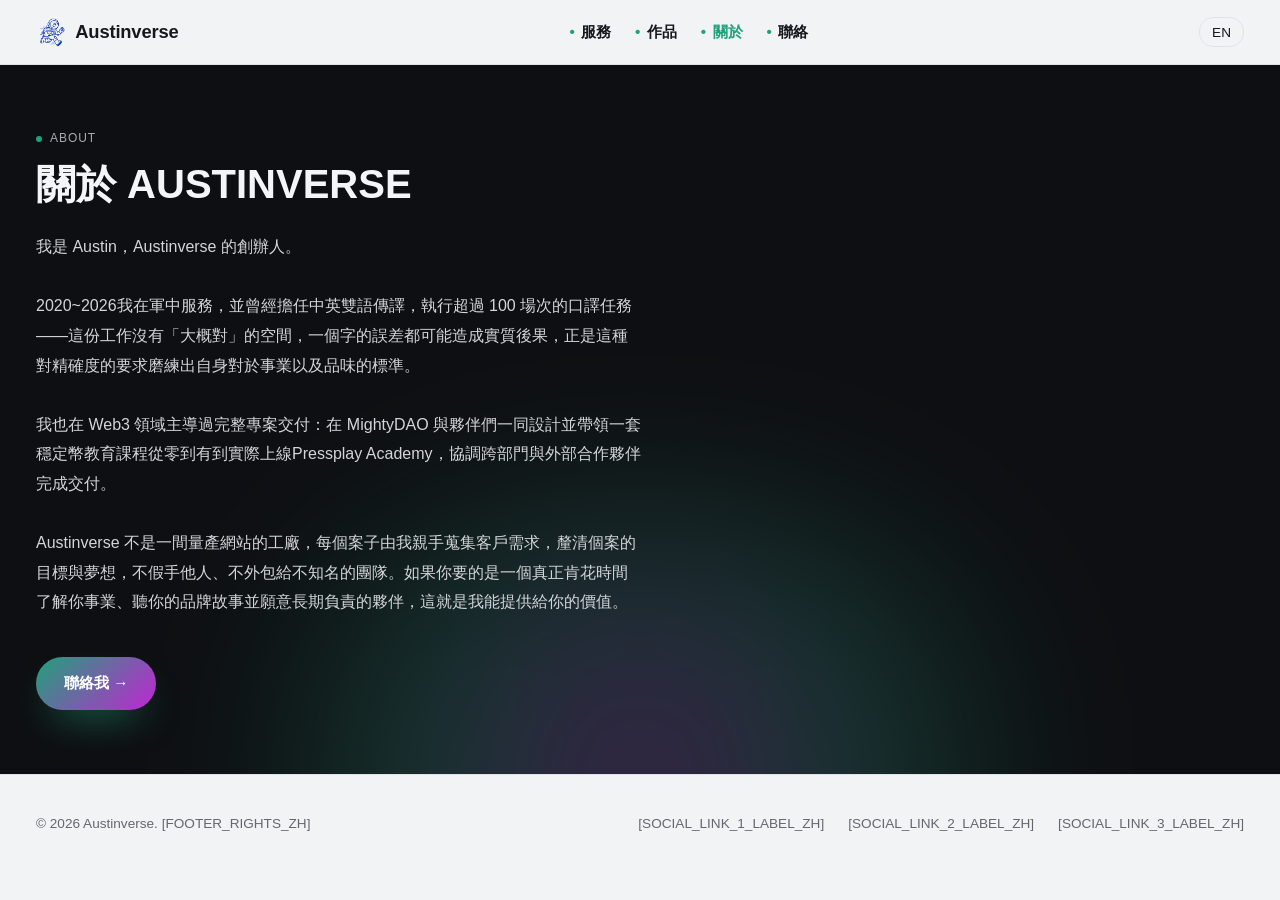
==== about.html @ 98c6c025 "Split single-page site into 4 pages; fix mascot sizing and background Restructures Services/Work/Abo" ====
<!DOCTYPE html>
<html lang="zh-Hant">
<head>
  <meta charset="UTF-8">
  <meta name="viewport" content="width=device-width, initial-scale=1.0">
  <title>關於 · Austinverse</title>
  <meta name="description" content="[SITE_DESCRIPTION]">
  <link rel="stylesheet" href="style.css?v=2">
</head>
<body>

  <!-- ============ Header / top nav ============ -->
  <header class="site-header">
    <div class="container nav-inner">
      <a href="index.html" class="brand-name">
        <img src="mascot.png" alt="" class="brand-mascot" width="240" height="240">
        <span>Austinverse</span>
      </a>

      <nav class="bullet-nav" id="mainNav" aria-label="Main navigation">
        <a href="services.html"><span class="bullet" aria-hidden="true">&bull;</span><span data-i18n="nav.services">Services</span></a>
        <a href="work.html"><span class="bullet" aria-hidden="true">&bull;</span><span data-i18n="nav.work">Work</span></a>
        <a href="about.html" aria-current="page"><span class="bullet" aria-hidden="true">&bull;</span><span data-i18n="nav.about">About</span></a>
        <a href="contact.html"><span class="bullet" aria-hidden="true">&bull;</span><span data-i18n="nav.contact">Contact</span></a>
      </nav>

      <div class="nav-controls">
        <button type="button" class="lang-toggle" id="langToggle" aria-label="Switch language">
          <span data-i18n="lang.toggleLabel">EN</span>
        </button>
        <button type="button" class="nav-toggle" id="navToggle" aria-expanded="false" aria-controls="mainNav" aria-label="Toggle menu">
          <span class="nav-toggle-bar"></span>
          <span class="nav-toggle-bar"></span>
          <span class="nav-toggle-bar"></span>
        </button>
      </div>
    </div>
  </header>

  <main>

    <!-- ============ About (full-bleed dark) ============ -->
    <section class="about-section" id="about">
      <div class="about-glow" aria-hidden="true"></div>
      <div class="container about-inner">
        <p class="section-label"><span class="dot" aria-hidden="true"></span><span data-i18n="about.label">ABOUT</span></p>
        <h1 class="section-heading" data-i18n="about.sectionTitle">關於 Austinverse</h1>

        <div class="about-narrative" data-i18n="about.narrative">我是 Austin，Austinverse 的創辦人。

2020~2026我在軍中服務，並曾經擔任中英雙語傳譯，執行超過 100 場次的口譯任務——這份工作沒有「大概對」的空間，一個字的誤差都可能造成實質後果，正是這種對精確度的要求磨練出自身對於事業以及品味的標準。

我也在 Web3 領域主導過完整專案交付：在 MightyDAO 與夥伴們一同設計並帶領一套穩定幣教育課程從零到有到實際上線Pressplay Academy，協調跨部門與外部合作夥伴完成交付。

Austinverse 不是一間量產網站的工廠，每個案子由我親手蒐集客戶需求，釐清個案的目標與夢想，不假手他人、不外包給不知名的團隊。如果你要的是一個真正肯花時間了解你事業、聽你的品牌故事並願意長期負責的夥伴，這就是我能提供給你的價值。</div>

        <a href="contact.html" class="btn-gradient"><span data-i18n="about.contactCta">聯絡我 →</span></a>
      </div>
    </section>

  </main>

  <!-- ============ Footer ============ -->
  <footer class="site-footer">
    <div class="container footer-inner">
      <p class="footer-copyright">
        <span>&copy; <span id="year"></span> Austinverse.</span>
        <span data-i18n="footer.rights">[FOOTER_RIGHTS]</span>
      </p>
      <ul class="social-links">
        <li><a href="#" data-i18n="footer.social1">[SOCIAL_LINK_1_LABEL]</a></li>
        <li><a href="#" data-i18n="footer.social2">[SOCIAL_LINK_2_LABEL]</a></li>
        <li><a href="#" data-i18n="footer.social3">[SOCIAL_LINK_3_LABEL]</a></li>
      </ul>
    </div>
  </footer>

  <script src="script.js?v=2"></script>
</body>
</html>
---- style.css ----
/* ==========================================================================
   Austinverse — Portfolio
   Vanilla CSS, mobile-first, single breakpoint at 768px.
   Bold rendered style: dual accent gradients, glow, CSS-only 3D tilt.
   ========================================================================== */

/* ---------- Design tokens ---------- */
:root {
  --color-bg: #f2f3f5;
  --color-bg-elevated: #ffffff;
  --color-bg-dark: #0e0f12;
  --color-border: #e0e2e6;
  --color-border-dark: rgba(244, 245, 246, 0.14);
  --color-text: #16181d;
  --color-text-inverse: #f4f5f6;
  --color-text-muted: #63676f;
  --color-text-muted-dark: #a7abb3;
  --color-accent: #21a179;
  --color-accent-dark: #16785a;
  --color-accent-pop: #c026d3;
  --color-accent-pop-dark: #9a1ea8;
  --color-accent-contrast: #ffffff;

  --font-sans: -apple-system, BlinkMacSystemFont, "Segoe UI", Roboto, "Helvetica Neue",
    Arial, "PingFang TC", "Noto Sans TC", "Microsoft JhengHei", sans-serif;

  --container-max: 1240px;
  --space-1: 0.5rem;
  --space-2: 1rem;
  --space-3: 1.5rem;
  --space-4: 2.5rem;
  --space-5: 4rem;

  --radius: 14px;
  --transition-fast: 150ms ease;
  --transition-base: 250ms ease;
  --transition-tilt: 260ms cubic-bezier(0.2, 0.8, 0.2, 1);
}

/* ---------- Reset ---------- */
*,
*::before,
*::after {
  box-sizing: border-box;
}

html {
  scroll-behavior: smooth;
}

body {
  margin: 0;
  background-color: var(--color-bg);
  color: var(--color-text);
  font-family: var(--font-sans);
  line-height: 1.6;
  -webkit-font-smoothing: antialiased;
}

img {
  max-width: 100%;
  display: block;
}

a {
  color: inherit;
  text-decoration: none;
}

ul {
  list-style: none;
  margin: 0;
  padding: 0;
}

button {
  font-family: inherit;
  cursor: pointer;
}

.container {
  max-width: var(--container-max);
  margin-inline: auto;
  padding-inline: var(--space-2);
}

/* ---------- Header / top nav ---------- */
.site-header {
  position: sticky;
  top: 0;
  z-index: 50;
  background-color: rgba(242, 243, 245, 0.9);
  backdrop-filter: blur(6px);
  border-bottom: 1px solid var(--color-border);
}

.nav-inner {
  display: flex;
  align-items: center;
  justify-content: space-between;
  gap: var(--space-2);
  height: 64px;
}

.brand-name {
  display: inline-flex;
  align-items: center;
  gap: 0.5rem;
  font-weight: 900;
  font-size: 1.15rem;
  letter-spacing: -0.01em;
}

.brand-mascot {
  width: 1.7em;
  height: 1.7em;
  object-fit: contain;
  flex-shrink: 0;
}

.bullet-nav {
  display: none;
}

.bullet-nav a {
  display: inline-flex;
  align-items: center;
  gap: 0.4rem;
  font-weight: 700;
  font-size: 0.95rem;
  transition: color var(--transition-fast);
}

.bullet-nav a:hover,
.bullet-nav a:focus-visible,
.bullet-nav a[aria-current="page"] {
  color: var(--color-accent);
}

.bullet-nav .bullet {
  color: var(--color-accent);
}

.nav-controls {
  display: flex;
  align-items: center;
  gap: var(--space-2);
}

.lang-toggle {
  background: transparent;
  border: 1px solid var(--color-border);
  color: var(--color-text);
  border-radius: var(--radius);
  padding: 0.4rem 0.75rem;
  font-size: 0.85rem;
  transition: border-color var(--transition-fast), color var(--transition-fast);
}

.lang-toggle:hover,
.lang-toggle:focus-visible {
  border-color: var(--color-accent);
  color: var(--color-accent);
}

.nav-toggle {
  display: flex;
  flex-direction: column;
  justify-content: center;
  gap: 4px;
  width: 32px;
  height: 32px;
  background: transparent;
  border: none;
  padding: 0;
}

.nav-toggle-bar {
  display: block;
  width: 100%;
  height: 2px;
  background-color: var(--color-text);
  transition: transform var(--transition-fast), opacity var(--transition-fast);
}

.bullet-nav.is-open {
  display: flex;
  flex-direction: column;
  gap: var(--space-2);
  position: absolute;
  top: 64px;
  left: 0;
  right: 0;
  background-color: var(--color-bg-elevated);
  border-bottom: 1px solid var(--color-border);
  padding: var(--space-2);
}

/* ---------- Section shared ---------- */
.content-section,
.hero,
.about-section {
  scroll-margin-top: 64px;
}

.section-label {
  display: flex;
  align-items: center;
  gap: 0.5rem;
  font-size: 0.75rem;
  letter-spacing: 0.08em;
  text-transform: uppercase;
  color: var(--color-text-muted);
  margin: 0 0 0.75rem;
}

.section-label .dot {
  width: 6px;
  height: 6px;
  border-radius: 50%;
  background-color: var(--color-accent);
  display: inline-block;
}

.section-heading {
  font-size: clamp(1.75rem, 4.5vw, 2.5rem);
  font-weight: 900;
  line-height: 1.2;
  margin: 0 0 var(--space-3);
  max-width: 22ch;
  text-transform: uppercase;
}

.card {
  background-color: var(--color-bg-elevated);
  border: 1px solid var(--color-border);
  border-radius: var(--radius);
  padding: var(--space-3);
  color: var(--color-text-muted);
}

/* ---------- Buttons ---------- */
.btn-gradient {
  display: inline-block;
  background: linear-gradient(135deg, var(--color-accent), var(--color-accent-pop));
  color: var(--color-accent-contrast);
  padding: 0.9rem 1.75rem;
  border-radius: 999px;
  font-weight: 800;
  font-size: 0.95rem;
  box-shadow: 0 18px 40px -18px var(--color-accent);
  transition: transform var(--transition-fast), box-shadow var(--transition-fast);
}

.btn-gradient:hover,
.btn-gradient:focus-visible {
  transform: perspective(600px) rotateX(8deg) translateY(-3px);
  box-shadow: 0 22px 44px -16px var(--color-accent-pop);
}

.btn-outline {
  display: inline-block;
  border: 1px solid var(--color-accent-pop);
  color: var(--color-accent-pop);
  padding: 0.9rem 1.75rem;
  border-radius: 999px;
  font-weight: 800;
  font-size: 0.95rem;
  transition: background-color var(--transition-fast), color var(--transition-fast);
}

.btn-outline:hover,
.btn-outline:focus-visible {
  background-color: var(--color-accent-pop);
  color: #ffffff;
}

/* ---------- Hero ---------- */
.hero {
  position: relative;
  overflow: hidden;
  padding-block: var(--space-5) var(--space-4);
}

.hero-glow {
  position: absolute;
  width: 620px;
  height: 620px;
  border-radius: 50%;
  filter: blur(60px);
  pointer-events: none;
}

.hero-glow-a {
  top: -220px;
  left: -160px;
  background: radial-gradient(circle at 35% 35%, var(--color-accent) 0%, var(--color-accent) 35%, transparent 72%);
  opacity: 0.5;
}

.hero-glow-b {
  top: -80px;
  right: -220px;
  width: 520px;
  height: 520px;
  background: radial-gradient(circle at 60% 40%, var(--color-accent-pop) 0%, var(--color-accent-pop) 30%, transparent 70%);
  opacity: 0.4;
}

.hero-inner {
  position: relative;
}

.hero-statement {
  font-size: clamp(1.75rem, 3.6vw, 2.75rem);
  font-weight: 900;
  line-height: 1.3;
  letter-spacing: -0.01em;
  margin: 0 0 var(--space-3);
  max-width: 34ch;
  overflow-wrap: break-word;
  word-break: break-word;
  color: var(--color-text);
}

@supports (background-clip: text) or (-webkit-background-clip: text) {
  .hero-statement {
    background: linear-gradient(135deg, var(--color-text) 55%, var(--color-accent) 120%);
    -webkit-background-clip: text;
    background-clip: text;
    color: transparent;
    filter: drop-shadow(2px 3px 0 rgba(33, 161, 121, 0.3))
      drop-shadow(4px 6px 0 rgba(192, 38, 211, 0.2))
      drop-shadow(10px 18px 26px rgba(14, 15, 18, 0.18));
  }
}

.hero-statement .accent-word {
  color: var(--color-accent-pop);
}

@supports (background-clip: text) or (-webkit-background-clip: text) {
  .hero-statement .accent-word {
    background: linear-gradient(120deg, var(--color-accent), var(--color-accent-pop));
    -webkit-background-clip: text;
    background-clip: text;
    color: transparent;
  }
}

.hero-cta-row {
  display: flex;
  align-items: center;
  gap: var(--space-3);
  flex-wrap: wrap;
  margin-top: var(--space-3);
}

.hero-subtitle {
  color: var(--color-text-muted);
  max-width: 26rem;
  margin: 0;
  font-size: 1rem;
  line-height: 1.6;
}

/* ---------- Services ---------- */
.services-grid {
  display: grid;
  grid-template-columns: 1fr;
  gap: var(--space-3);
}

.service-card {
  background-color: var(--color-bg-elevated);
  border: 1px solid var(--color-border);
  border-radius: var(--radius);
  padding: var(--space-3);
  transition: border-color var(--transition-fast);
}

.service-card:hover {
  border-color: var(--color-accent);
}

.service-index {
  display: block;
  font-size: 1.75rem;
  font-weight: 900;
  margin-bottom: 0.5rem;
  color: var(--color-accent);
}

@supports (background-clip: text) or (-webkit-background-clip: text) {
  .service-index {
    background: linear-gradient(135deg, var(--color-accent), var(--color-accent-pop));
    -webkit-background-clip: text;
    background-clip: text;
    color: transparent;
  }
}

.service-card h3 {
  font-size: 1.1rem;
  font-weight: 800;
  margin: 0 0 0.6rem;
}

.service-card p {
  margin: 0;
  color: var(--color-text-muted);
  font-size: 0.95rem;
  line-height: 1.65;
}

/* ---------- Brand divider ---------- */
.brand-divider {
  position: relative;
  overflow: hidden;
  padding: var(--space-5) 0;
  display: flex;
  align-items: center;
  justify-content: center;
  background:
    radial-gradient(circle at 20% 20%, var(--color-accent-pop) 0%, transparent 45%),
    radial-gradient(circle at 80% 75%, var(--color-accent) 0%, transparent 50%),
    linear-gradient(135deg, var(--color-accent), var(--color-accent-pop));
}

.brand-divider::after {
  content: "";
  position: absolute;
  inset: 0;
  background: radial-gradient(circle at 50% 120%, rgba(0, 0, 0, 0.35), transparent 60%);
}

.brand-divider span {
  position: relative;
  font-size: clamp(1.75rem, 5vw, 3.5rem);
  font-weight: 900;
  letter-spacing: -0.01em;
  color: #ffffff;
  text-transform: lowercase;
  text-shadow: 0 12px 32px rgba(0, 0, 0, 0.25);
}

/* ---------- Work ---------- */
.content-section {
  padding-block: var(--space-5);
}

.work-grid {
  display: grid;
  grid-template-columns: 1fr;
  gap: var(--space-3);
}

.tilt-wrap {
  perspective: 1100px;
}

.work-card {
  position: relative;
  background-color: var(--color-bg-elevated);
  border: 1px solid var(--color-border);
  border-radius: var(--radius);
  overflow: hidden;
  opacity: 0;
  transform: translateY(16px);
  transform-style: preserve-3d;
  transition: opacity var(--transition-base), transform var(--transition-tilt),
    border-color var(--transition-fast), box-shadow var(--transition-tilt);
}

.work-card.is-visible {
  opacity: 1;
  transform: translateY(0);
}

.work-card::after {
  content: "";
  position: absolute;
  inset: 0;
  border-radius: inherit;
  background: linear-gradient(135deg, var(--color-accent), var(--color-accent-pop));
  transform: translateZ(-26px) translateY(14px);
  opacity: 0;
  transition: opacity var(--transition-tilt);
  z-index: -1;
  pointer-events: none;
}

.work-card:hover {
  border-color: var(--color-accent);
  transform: translateY(0) rotateX(7deg) rotateY(-9deg) translateY(-8px);
  box-shadow: 0 30px 54px -22px rgba(192, 38, 211, 0.5);
}

.work-card:hover::after {
  opacity: 0.85;
}

.work-card-thumb {
  position: relative;
  aspect-ratio: 16 / 9;
  background:
    radial-gradient(circle at 30% 20%, rgba(192, 38, 211, 0.13), transparent 55%),
    radial-gradient(circle at 75% 80%, rgba(33, 161, 121, 0.13), transparent 55%),
    var(--color-bg);
  border-bottom: 1px solid var(--color-border);
  display: flex;
  align-items: center;
  justify-content: center;
}

.work-card-view {
  width: 60px;
  height: 60px;
  border-radius: 50%;
  border: none;
  background: linear-gradient(135deg, var(--color-accent), var(--color-accent-pop));
  box-shadow: 0 14px 28px -12px var(--color-accent-pop);
  color: var(--color-accent-contrast);
  font-size: 0.7rem;
  font-weight: 800;
  letter-spacing: 0.05em;
  opacity: 0;
  transform: scale(0.85);
  transition: opacity var(--transition-fast), transform var(--transition-fast);
}

.work-card-thumb:hover .work-card-view,
.work-card-view:focus-visible {
  opacity: 1;
  transform: scale(1);
}

.work-card-body {
  padding: var(--space-3);
}

.work-card-title {
  font-size: 1.15rem;
  font-weight: 800;
  margin: 0 0 var(--space-1);
}

.work-card-desc {
  color: var(--color-text-muted);
  margin: 0 0 var(--space-2);
}

.work-card-tags {
  display: flex;
  flex-wrap: wrap;
  gap: 0.5rem;
  margin-bottom: var(--space-2);
}

.work-card-tags li {
  font-size: 0.75rem;
  border: 1px solid var(--color-border);
  border-radius: 999px;
  padding: 0.2rem 0.65rem;
  color: var(--color-text-muted);
}

.work-card-toggle {
  background: transparent;
  border: 1px solid var(--color-accent);
  color: var(--color-accent);
  border-radius: var(--radius);
  padding: 0.5rem 1rem;
  font-size: 0.875rem;
  transition: background-color var(--transition-fast), color var(--transition-fast);
}

.work-card-toggle:hover,
.work-card-toggle:focus-visible {
  background-color: var(--color-accent);
  color: var(--color-accent-contrast);
}

.work-card-detail {
  margin-top: var(--space-2);
  padding-top: var(--space-2);
  border-top: 1px solid var(--color-border);
  color: var(--color-text-muted);
}

.work-card-detail[hidden] {
  display: none;
}

/* ---------- About (full-bleed dark) ---------- */
.about-section {
  position: relative;
  overflow: hidden;
  background-color: var(--color-bg-dark);
  color: var(--color-text-inverse);
  padding-block: var(--space-5);
}

.about-glow {
  position: absolute;
  bottom: -260px;
  left: 50%;
  transform: translateX(-50%);
  width: 900px;
  height: 520px;
  border-radius: 50%;
  background: radial-gradient(circle, var(--color-accent-pop) 0%, var(--color-accent) 45%, transparent 75%);
  filter: blur(90px);
  opacity: 0.3;
  pointer-events: none;
}

.about-inner {
  position: relative;
}

.about-section .section-label {
  color: var(--color-text-muted-dark);
}

.about-narrative {
  font-size: 1rem;
  line-height: 1.85;
  color: #d3d5d9;
  max-width: 68ch;
  white-space: pre-line;
  margin: 0 0 var(--space-4);
}

.contact-cta-row {
  display: flex;
  gap: var(--space-2);
  flex-wrap: wrap;
  scroll-margin-top: 64px;
}

/* ---------- Footer ---------- */
.site-footer {
  border-top: 1px solid var(--color-border);
  padding-block: var(--space-3);
}

.footer-inner {
  display: flex;
  flex-direction: column;
  gap: var(--space-2);
  font-size: 0.85rem;
  color: var(--color-text-muted);
}

.social-links {
  display: flex;
  gap: var(--space-3);
}

.social-links a {
  transition: color var(--transition-fast);
}

.social-links a:hover,
.social-links a:focus-visible {
  color: var(--color-accent);
}

/* ---------- Reduced motion ---------- */
@media (prefers-reduced-motion: reduce) {
  html {
    scroll-behavior: auto;
  }
  .work-card,
  .btn-gradient {
    transition: none;
  }
  .work-card:hover {
    transform: none;
  }
  .btn-gradient:hover {
    transform: none;
  }
}

/* ---------- Breakpoint: 768px ---------- */
@media (min-width: 768px) {
  .bullet-nav {
    display: flex;
    gap: var(--space-3);
  }

  .bullet-nav.is-open {
    position: static;
    background-color: transparent;
    border-bottom: none;
    flex-direction: row;
    padding: 0;
  }

  .nav-toggle {
    display: none;
  }

  .work-grid {
    grid-template-columns: repeat(2, 1fr);
  }

  .services-grid {
    grid-template-columns: repeat(3, 1fr);
  }

  .footer-inner {
    flex-direction: row;
    align-items: center;
    justify-content: space-between;
  }
}

@media (min-width: 1024px) {
  .work-grid {
    grid-template-columns: repeat(3, 1fr);
  }
}
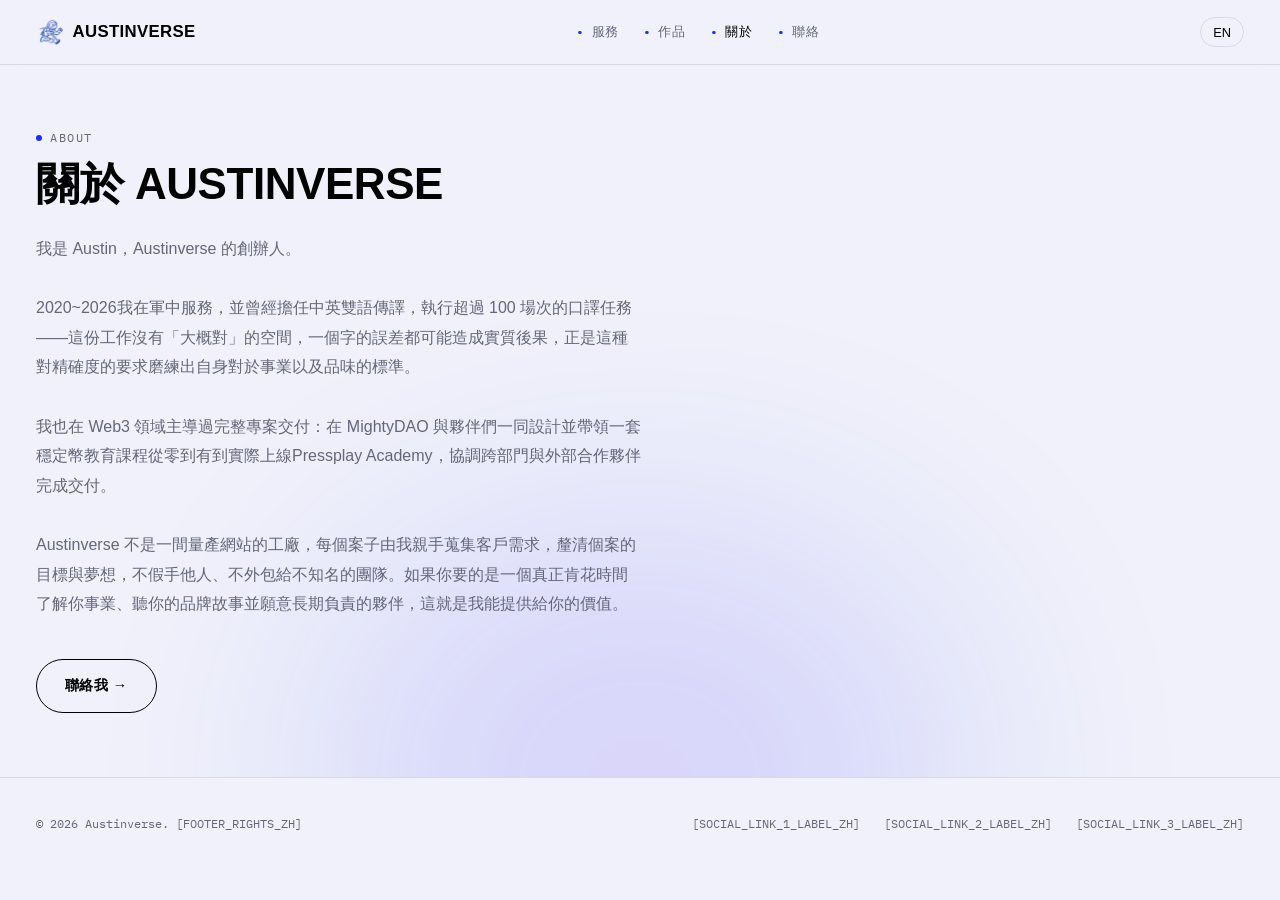
==== commit 885da36b: "Restyle to match lusion.co's actual visual system Studied lusion.co's real source (colors, fonts, la" ====
--- a/about.html
+++ b/about.html
@@ -5,7 +5,10 @@
   <meta name="viewport" content="width=device-width, initial-scale=1.0">
   <title>關於 · Austinverse</title>
   <meta name="description" content="[SITE_DESCRIPTION]">
-  <link rel="stylesheet" href="style.css?v=2">
+  <link rel="preconnect" href="https://fonts.googleapis.com">
+  <link rel="preconnect" href="https://fonts.gstatic.com" crossorigin>
+  <link href="https://fonts.googleapis.com/css2?family=IBM+Plex+Mono:wght@400;500&display=swap" rel="stylesheet">
+  <link rel="stylesheet" href="style.css?v=3">
 </head>
 <body>
 
@@ -75,6 +78,6 @@
     </div>
   </footer>
 
-  <script src="script.js?v=2"></script>
+  <script src="script.js?v=3"></script>
 </body>
 </html>
--- a/style.css
+++ b/style.css
@@ -1,28 +1,28 @@
 /* ==========================================================================
    Austinverse — Portfolio
    Vanilla CSS, mobile-first, single breakpoint at 768px.
-   Bold rendered style: dual accent gradients, glow, CSS-only 3D tilt.
+   Light studio style: tinted off-white canvas, huge minimal type, mono
+   labels, soft rounded corners, matte WebGL hero centerpiece.
    ========================================================================== */
 
 /* ---------- Design tokens ---------- */
 :root {
-  --color-bg: #f2f3f5;
+  --color-bg: #f0f1fa;
+  --color-bg-void: #f0f1fa;
   --color-bg-elevated: #ffffff;
-  --color-bg-dark: #0e0f12;
-  --color-border: #e0e2e6;
-  --color-border-dark: rgba(244, 245, 246, 0.14);
-  --color-text: #16181d;
-  --color-text-inverse: #f4f5f6;
-  --color-text-muted: #63676f;
-  --color-text-muted-dark: #a7abb3;
-  --color-accent: #21a179;
-  --color-accent-dark: #16785a;
-  --color-accent-pop: #c026d3;
-  --color-accent-pop-dark: #9a1ea8;
+  --color-border: rgba(0, 0, 0, 0.1);
+  --color-border-strong: rgba(0, 0, 0, 0.22);
+  --color-text: #000000;
+  --color-text-muted: #63677a;
+  --color-accent: #1a2ffb;
+  --color-accent-dark: #0016ec;
+  --color-accent-pop: #8832f7;
+  --color-accent-pop-dark: #6a1fd0;
   --color-accent-contrast: #ffffff;
 
   --font-sans: -apple-system, BlinkMacSystemFont, "Segoe UI", Roboto, "Helvetica Neue",
     Arial, "PingFang TC", "Noto Sans TC", "Microsoft JhengHei", sans-serif;
+  --font-mono: "IBM Plex Mono", ui-monospace, SFMono-Regular, Menlo, Consolas, monospace;
 
   --container-max: 1240px;
   --space-1: 0.5rem;
@@ -31,7 +31,7 @@
   --space-4: 2.5rem;
   --space-5: 4rem;
 
-  --radius: 14px;
+  --radius: 20px;
   --transition-fast: 150ms ease;
   --transition-base: 250ms ease;
   --transition-tilt: 260ms cubic-bezier(0.2, 0.8, 0.2, 1);
@@ -46,10 +46,12 @@
 
 html {
   scroll-behavior: smooth;
+  overflow-x: hidden;
 }
 
 body {
   margin: 0;
+  overflow-x: hidden;
   background-color: var(--color-bg);
   color: var(--color-text);
   font-family: var(--font-sans);
@@ -84,13 +86,46 @@
   padding-inline: var(--space-2);
 }
 
+/* ---------- Cross marks (corner accent motif) ---------- */
+.cross-mark {
+  position: absolute;
+  width: clamp(0.875rem, 1.4vw, 1.5rem);
+  height: clamp(0.875rem, 1.4vw, 1.5rem);
+  pointer-events: none;
+  color: currentColor;
+  opacity: 0.35;
+}
+
+.cross-mark::before,
+.cross-mark::after {
+  content: "";
+  position: absolute;
+  background-color: currentColor;
+}
+
+.cross-mark::before {
+  top: 50%;
+  left: 0;
+  right: 0;
+  height: 1px;
+  transform: translateY(-50%);
+}
+
+.cross-mark::after {
+  left: 50%;
+  top: 0;
+  bottom: 0;
+  width: 1px;
+  transform: translateX(-50%);
+}
+
 /* ---------- Header / top nav ---------- */
 .site-header {
   position: sticky;
   top: 0;
   z-index: 50;
-  background-color: rgba(242, 243, 245, 0.9);
-  backdrop-filter: blur(6px);
+  background-color: rgba(240, 241, 250, 0.78);
+  backdrop-filter: blur(10px);
   border-bottom: 1px solid var(--color-border);
 }
 
@@ -106,9 +141,10 @@
   display: inline-flex;
   align-items: center;
   gap: 0.5rem;
-  font-weight: 900;
-  font-size: 1.15rem;
-  letter-spacing: -0.01em;
+  font-weight: 800;
+  font-size: 1.05rem;
+  letter-spacing: 0.02em;
+  text-transform: uppercase;
 }
 
 .brand-mascot {
@@ -126,15 +162,19 @@
   display: inline-flex;
   align-items: center;
   gap: 0.4rem;
-  font-weight: 700;
-  font-size: 0.95rem;
+  font-family: var(--font-mono);
+  font-weight: 500;
+  font-size: 0.8rem;
+  letter-spacing: 0.06em;
+  text-transform: uppercase;
+  color: var(--color-text-muted);
   transition: color var(--transition-fast);
 }
 
 .bullet-nav a:hover,
 .bullet-nav a:focus-visible,
 .bullet-nav a[aria-current="page"] {
-  color: var(--color-accent);
+  color: var(--color-text);
 }
 
 .bullet-nav .bullet {
@@ -153,7 +193,7 @@
   color: var(--color-text);
   border-radius: var(--radius);
   padding: 0.4rem 0.75rem;
-  font-size: 0.85rem;
+  font-size: 0.8rem;
   transition: border-color var(--transition-fast), color var(--transition-fast);
 }
 
@@ -207,8 +247,9 @@
   display: flex;
   align-items: center;
   gap: 0.5rem;
-  font-size: 0.75rem;
-  letter-spacing: 0.08em;
+  font-family: var(--font-mono);
+  font-size: 0.72rem;
+  letter-spacing: 0.14em;
   text-transform: uppercase;
   color: var(--color-text-muted);
   margin: 0 0 0.75rem;
@@ -223,9 +264,10 @@
 }
 
 .section-heading {
-  font-size: clamp(1.75rem, 4.5vw, 2.5rem);
-  font-weight: 900;
-  line-height: 1.2;
+  font-size: clamp(1.9rem, 5vw, 2.75rem);
+  font-weight: 800;
+  line-height: 1.15;
+  letter-spacing: -0.01em;
   margin: 0 0 var(--space-3);
   max-width: 22ch;
   text-transform: uppercase;
@@ -242,43 +284,53 @@
 /* ---------- Buttons ---------- */
 .btn-gradient {
   display: inline-block;
-  background: linear-gradient(135deg, var(--color-accent), var(--color-accent-pop));
-  color: var(--color-accent-contrast);
+  background: transparent;
+  border: 1px solid var(--color-text);
+  color: var(--color-text);
   padding: 0.9rem 1.75rem;
   border-radius: 999px;
-  font-weight: 800;
-  font-size: 0.95rem;
-  box-shadow: 0 18px 40px -18px var(--color-accent);
-  transition: transform var(--transition-fast), box-shadow var(--transition-fast);
+  font-weight: 700;
+  font-size: 0.9rem;
+  letter-spacing: 0.03em;
+  transition: background-color var(--transition-fast), color var(--transition-fast),
+    border-color var(--transition-fast), transform var(--transition-fast);
 }
 
 .btn-gradient:hover,
 .btn-gradient:focus-visible {
-  transform: perspective(600px) rotateX(8deg) translateY(-3px);
-  box-shadow: 0 22px 44px -16px var(--color-accent-pop);
+  background-color: var(--color-text);
+  color: var(--color-bg);
+  border-color: var(--color-text);
+  transform: translateY(-2px);
 }
 
 .btn-outline {
   display: inline-block;
-  border: 1px solid var(--color-accent-pop);
-  color: var(--color-accent-pop);
+  border: 1px solid var(--color-border-strong);
+  color: var(--color-text);
   padding: 0.9rem 1.75rem;
   border-radius: 999px;
-  font-weight: 800;
-  font-size: 0.95rem;
-  transition: background-color var(--transition-fast), color var(--transition-fast);
+  font-weight: 700;
+  font-size: 0.9rem;
+  letter-spacing: 0.03em;
+  transition: background-color var(--transition-fast), color var(--transition-fast),
+    border-color var(--transition-fast);
 }
 
 .btn-outline:hover,
 .btn-outline:focus-visible {
-  background-color: var(--color-accent-pop);
-  color: #ffffff;
+  border-color: var(--color-accent);
+  color: var(--color-accent);
 }
 
 /* ---------- Hero ---------- */
 .hero {
   position: relative;
   overflow: hidden;
+  min-height: 88vh;
+  display: flex;
+  align-items: center;
+  background-color: var(--color-bg-void);
   padding-block: var(--space-5) var(--space-4);
 }
 
@@ -287,15 +339,16 @@
   width: 620px;
   height: 620px;
   border-radius: 50%;
-  filter: blur(60px);
+  filter: blur(90px);
   pointer-events: none;
+  z-index: 0;
 }
 
 .hero-glow-a {
   top: -220px;
   left: -160px;
-  background: radial-gradient(circle at 35% 35%, var(--color-accent) 0%, var(--color-accent) 35%, transparent 72%);
-  opacity: 0.5;
+  background: radial-gradient(circle at 35% 35%, var(--color-accent) 0%, transparent 70%);
+  opacity: 0.22;
 }
 
 .hero-glow-b {
@@ -303,18 +356,26 @@
   right: -220px;
   width: 520px;
   height: 520px;
-  background: radial-gradient(circle at 60% 40%, var(--color-accent-pop) 0%, var(--color-accent-pop) 30%, transparent 70%);
-  opacity: 0.4;
+  background: radial-gradient(circle at 60% 40%, var(--color-accent-pop) 0%, transparent 70%);
+  opacity: 0.18;
 }
 
 .hero-inner {
   position: relative;
+  z-index: 1;
+  display: flex;
+  flex-direction: column;
+  gap: var(--space-4);
+}
+
+.hero-visual {
+  display: none;
 }
 
 .hero-statement {
-  font-size: clamp(1.75rem, 3.6vw, 2.75rem);
-  font-weight: 900;
-  line-height: 1.3;
+  font-size: clamp(1.85rem, 3.8vw, 2.85rem);
+  font-weight: 800;
+  line-height: 1.35;
   letter-spacing: -0.01em;
   margin: 0 0 var(--space-3);
   max-width: 34ch;
@@ -323,29 +384,8 @@
   color: var(--color-text);
 }
 
-@supports (background-clip: text) or (-webkit-background-clip: text) {
-  .hero-statement {
-    background: linear-gradient(135deg, var(--color-text) 55%, var(--color-accent) 120%);
-    -webkit-background-clip: text;
-    background-clip: text;
-    color: transparent;
-    filter: drop-shadow(2px 3px 0 rgba(33, 161, 121, 0.3))
-      drop-shadow(4px 6px 0 rgba(192, 38, 211, 0.2))
-      drop-shadow(10px 18px 26px rgba(14, 15, 18, 0.18));
-  }
-}
-
 .hero-statement .accent-word {
-  color: var(--color-accent-pop);
-}
-
-@supports (background-clip: text) or (-webkit-background-clip: text) {
-  .hero-statement .accent-word {
-    background: linear-gradient(120deg, var(--color-accent), var(--color-accent-pop));
-    -webkit-background-clip: text;
-    background-clip: text;
-    color: transparent;
-  }
+  color: var(--color-accent);
 }
 
 .hero-cta-row {
@@ -376,33 +416,25 @@
   border: 1px solid var(--color-border);
   border-radius: var(--radius);
   padding: var(--space-3);
-  transition: border-color var(--transition-fast);
+  transition: border-color var(--transition-fast), transform var(--transition-fast);
 }
 
 .service-card:hover {
   border-color: var(--color-accent);
+  transform: translateY(-4px);
 }
 
 .service-index {
   display: block;
   font-size: 1.75rem;
-  font-weight: 900;
+  font-weight: 800;
   margin-bottom: 0.5rem;
   color: var(--color-accent);
 }
 
-@supports (background-clip: text) or (-webkit-background-clip: text) {
-  .service-index {
-    background: linear-gradient(135deg, var(--color-accent), var(--color-accent-pop));
-    -webkit-background-clip: text;
-    background-clip: text;
-    color: transparent;
-  }
-}
-
-.service-card h3 {
+.service-card h2 {
   font-size: 1.1rem;
-  font-weight: 800;
+  font-weight: 700;
   margin: 0 0 0.6rem;
 }
 
@@ -421,27 +453,18 @@
   display: flex;
   align-items: center;
   justify-content: center;
-  background:
-    radial-gradient(circle at 20% 20%, var(--color-accent-pop) 0%, transparent 45%),
-    radial-gradient(circle at 80% 75%, var(--color-accent) 0%, transparent 50%),
-    linear-gradient(135deg, var(--color-accent), var(--color-accent-pop));
-}
-
-.brand-divider::after {
-  content: "";
-  position: absolute;
-  inset: 0;
-  background: radial-gradient(circle at 50% 120%, rgba(0, 0, 0, 0.35), transparent 60%);
+  background-color: var(--color-bg);
+  border-block: 1px solid var(--color-border);
 }
 
 .brand-divider span {
   position: relative;
-  font-size: clamp(1.75rem, 5vw, 3.5rem);
-  font-weight: 900;
+  font-size: clamp(2rem, 7vw, 5rem);
+  font-weight: 800;
   letter-spacing: -0.01em;
-  color: #ffffff;
+  color: transparent;
+  -webkit-text-stroke: 1px var(--color-border-strong);
   text-transform: lowercase;
-  text-shadow: 0 12px 32px rgba(0, 0, 0, 0.25);
 }
 
 /* ---------- Work ---------- */
@@ -493,20 +516,17 @@
 .work-card:hover {
   border-color: var(--color-accent);
   transform: translateY(0) rotateX(7deg) rotateY(-9deg) translateY(-8px);
-  box-shadow: 0 30px 54px -22px rgba(192, 38, 211, 0.5);
+  box-shadow: 0 30px 54px -22px rgba(0, 0, 0, 0.6);
 }
 
 .work-card:hover::after {
-  opacity: 0.85;
+  opacity: 0.4;
 }
 
 .work-card-thumb {
   position: relative;
   aspect-ratio: 16 / 9;
-  background:
-    radial-gradient(circle at 30% 20%, rgba(192, 38, 211, 0.13), transparent 55%),
-    radial-gradient(circle at 75% 80%, rgba(33, 161, 121, 0.13), transparent 55%),
-    var(--color-bg);
+  background: var(--color-bg-void);
   border-bottom: 1px solid var(--color-border);
   display: flex;
   align-items: center;
@@ -517,22 +537,23 @@
   width: 60px;
   height: 60px;
   border-radius: 50%;
-  border: none;
-  background: linear-gradient(135deg, var(--color-accent), var(--color-accent-pop));
-  box-shadow: 0 14px 28px -12px var(--color-accent-pop);
-  color: var(--color-accent-contrast);
+  border: 1px solid var(--color-border-strong);
+  background: transparent;
+  color: var(--color-text);
   font-size: 0.7rem;
-  font-weight: 800;
+  font-weight: 700;
   letter-spacing: 0.05em;
   opacity: 0;
   transform: scale(0.85);
-  transition: opacity var(--transition-fast), transform var(--transition-fast);
+  transition: opacity var(--transition-fast), transform var(--transition-fast),
+    border-color var(--transition-fast);
 }
 
 .work-card-thumb:hover .work-card-view,
 .work-card-view:focus-visible {
   opacity: 1;
   transform: scale(1);
+  border-color: var(--color-accent);
 }
 
 .work-card-body {
@@ -541,7 +562,7 @@
 
 .work-card-title {
   font-size: 1.15rem;
-  font-weight: 800;
+  font-weight: 700;
   margin: 0 0 var(--space-1);
 }
 
@@ -558,7 +579,8 @@
 }
 
 .work-card-tags li {
-  font-size: 0.75rem;
+  font-family: var(--font-mono);
+  font-size: 0.72rem;
   border: 1px solid var(--color-border);
   border-radius: 999px;
   padding: 0.2rem 0.65rem;
@@ -567,18 +589,19 @@
 
 .work-card-toggle {
   background: transparent;
-  border: 1px solid var(--color-accent);
-  color: var(--color-accent);
+  border: 1px solid var(--color-border-strong);
+  color: var(--color-text);
   border-radius: var(--radius);
   padding: 0.5rem 1rem;
   font-size: 0.875rem;
-  transition: background-color var(--transition-fast), color var(--transition-fast);
+  transition: background-color var(--transition-fast), color var(--transition-fast),
+    border-color var(--transition-fast);
 }
 
 .work-card-toggle:hover,
 .work-card-toggle:focus-visible {
-  background-color: var(--color-accent);
-  color: var(--color-accent-contrast);
+  border-color: var(--color-accent);
+  color: var(--color-accent);
 }
 
 .work-card-detail {
@@ -592,12 +615,11 @@
   display: none;
 }
 
-/* ---------- About (full-bleed dark) ---------- */
+/* ---------- About ---------- */
 .about-section {
   position: relative;
   overflow: hidden;
-  background-color: var(--color-bg-dark);
-  color: var(--color-text-inverse);
+  background-color: var(--color-bg-void);
   padding-block: var(--space-5);
 }
 
@@ -610,23 +632,19 @@
   height: 520px;
   border-radius: 50%;
   background: radial-gradient(circle, var(--color-accent-pop) 0%, var(--color-accent) 45%, transparent 75%);
-  filter: blur(90px);
-  opacity: 0.3;
+  filter: blur(120px);
+  opacity: 0.14;
   pointer-events: none;
 }
 
 .about-inner {
   position: relative;
-}
-
-.about-section .section-label {
-  color: var(--color-text-muted-dark);
 }
 
 .about-narrative {
   font-size: 1rem;
   line-height: 1.85;
-  color: #d3d5d9;
+  color: var(--color-text-muted);
   max-width: 68ch;
   white-space: pre-line;
   margin: 0 0 var(--space-4);
@@ -649,12 +667,14 @@
   display: flex;
   flex-direction: column;
   gap: var(--space-2);
-  font-size: 0.85rem;
+  font-family: var(--font-mono);
+  font-size: 0.78rem;
   color: var(--color-text-muted);
 }
 
 .social-links {
   display: flex;
+  flex-wrap: wrap;
   gap: var(--space-3);
 }
 
@@ -673,10 +693,12 @@
     scroll-behavior: auto;
   }
   .work-card,
-  .btn-gradient {
+  .btn-gradient,
+  .service-card {
     transition: none;
   }
-  .work-card:hover {
+  .work-card:hover,
+  .service-card:hover {
     transform: none;
   }
   .btn-gradient:hover {
@@ -716,6 +738,30 @@
     align-items: center;
     justify-content: space-between;
   }
+
+  .hero-inner {
+    flex-direction: row;
+    align-items: center;
+    justify-content: space-between;
+  }
+
+  .hero-text {
+    flex: 1 1 55%;
+  }
+
+  .hero-visual {
+    display: block;
+    position: relative;
+    flex: 1 1 40%;
+    aspect-ratio: 1 / 1;
+  }
+
+  .hero-visual canvas {
+    position: absolute;
+    inset: 0;
+    width: 100%;
+    height: 100%;
+  }
 }
 
 @media (min-width: 1024px) {
